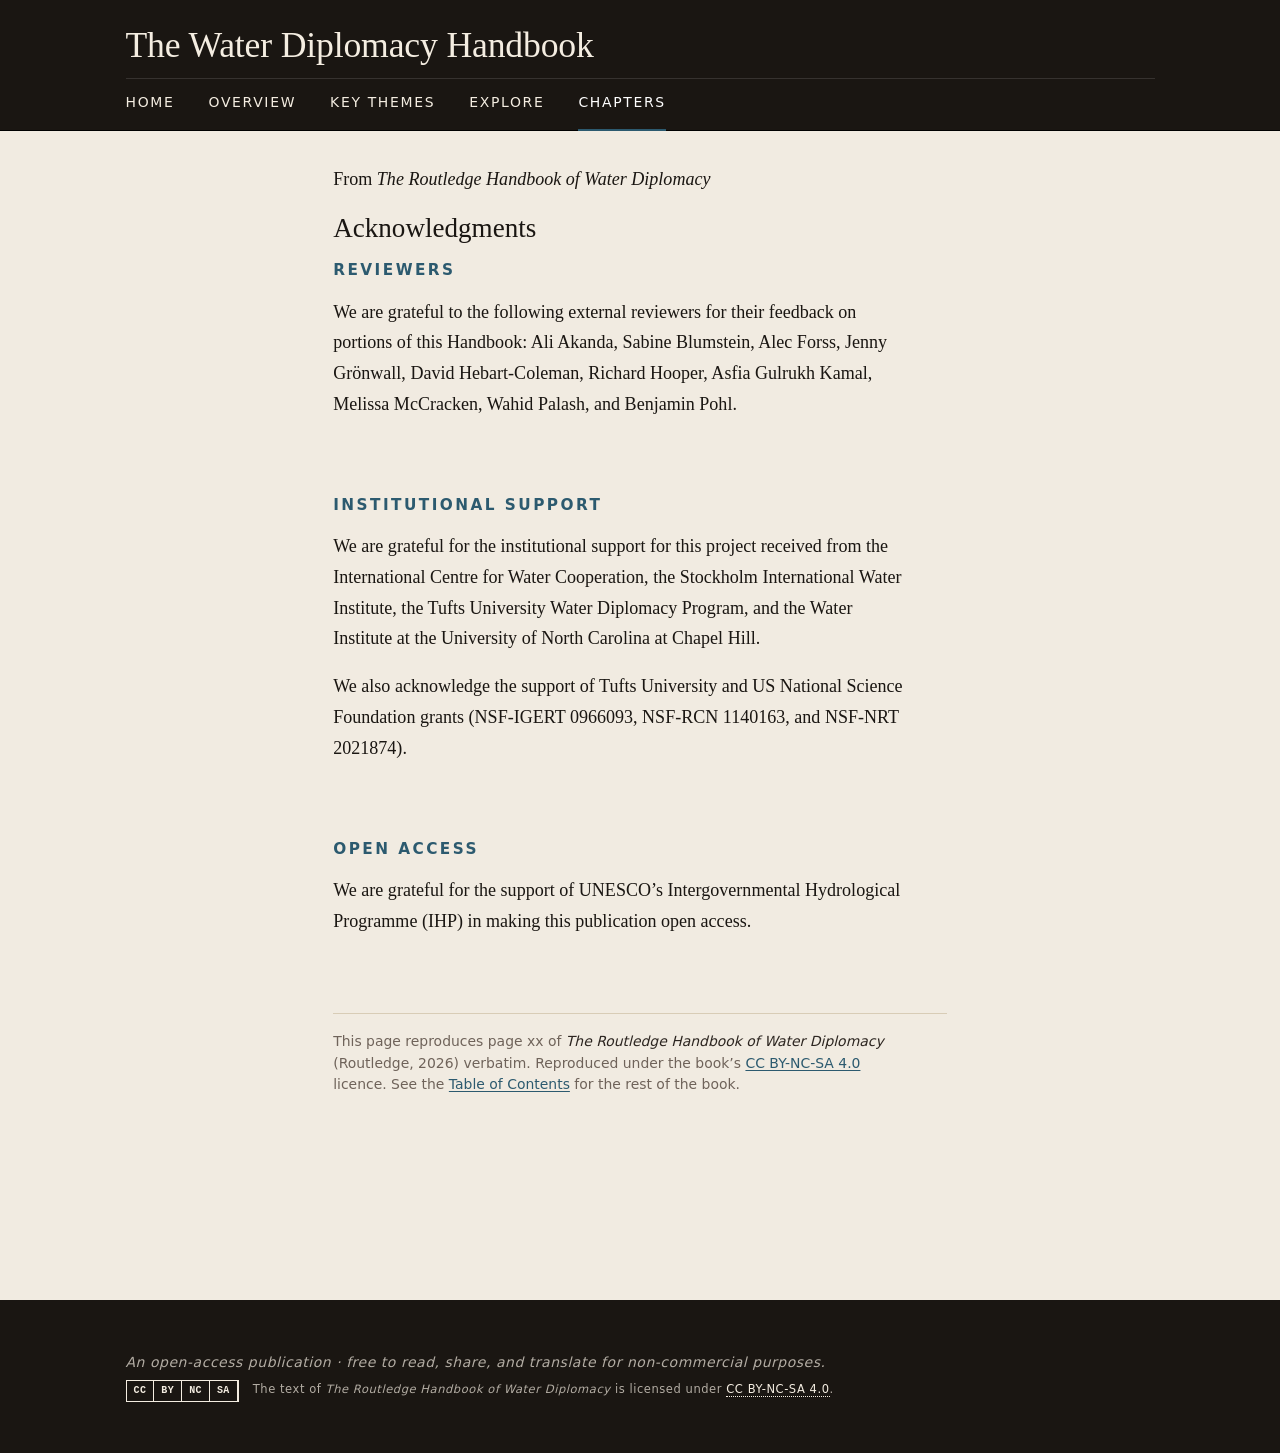
==== acknowledgments/index.html @ 6915f602 "Initial static site push" ====
<!doctype html>
<html lang="en">
<head>
	<meta charset="utf-8">
	<meta name="viewport" content="width=device-width, initial-scale=1">
	<title>Acknowledgments &ndash; The Water Diplomacy Handbook</title>
	<meta name="description" content="Acknowledgments page from The Routledge Handbook of Water Diplomacy: external reviewers, institutional support, and open-access support.">
	<link rel="canonical" href="https://waterdiplomacyhandbook.com/acknowledgments/">
	<link rel="icon" href="/favicon.ico" sizes="any">
	<link rel="icon" href="/favicon.svg" type="image/svg+xml">
	<script>document.documentElement.classList.add("js");</script>
	<link rel="stylesheet" href="../styles.css?v=20260523-pages">

	<meta property="og:type" content="article">
	<meta property="og:site_name" content="The Water Diplomacy Handbook">
	<meta property="og:title" content="Acknowledgments – The Water Diplomacy Handbook">
	<meta property="og:description" content="Acknowledgments page from The Routledge Handbook of Water Diplomacy.">
	<meta property="og:url" content="https://waterdiplomacyhandbook.com/acknowledgments/">
	<meta property="og:image" content="https://waterdiplomacyhandbook.com/assets/images/cover/cover-handbook.jpg">
	<meta property="og:image:alt" content="Routledge Handbook of Water Diplomacy book cover">
	<meta name="twitter:card" content="summary_large_image">
	<meta name="twitter:title" content="Acknowledgments – The Water Diplomacy Handbook">
	<meta name="twitter:description" content="Acknowledgments page from The Routledge Handbook of Water Diplomacy.">
	<meta name="twitter:image" content="https://waterdiplomacyhandbook.com/assets/images/cover/cover-handbook.jpg">
	<meta name="twitter:image:alt" content="Routledge Handbook of Water Diplomacy book cover">

	<script type="application/ld+json">
{
	"@context": "https://schema.org",
	"@type": "CreativeWork",
	"name": "Acknowledgments",
	"headline": "Acknowledgments to The Routledge Handbook of Water Diplomacy",
	"url": "https://waterdiplomacyhandbook.com/acknowledgments/",
	"inLanguage": "en",
	"isPartOf": {
		"@type": "Book",
		"name": "Routledge Handbook of Water Diplomacy",
		"url": "https://waterdiplomacyhandbook.com/chapters/",
		"identifier": {
			"@type": "PropertyValue",
			"propertyID": "DOI",
			"value": "10.4324/9781003178439"
		}
	},
	"license": "https://creativecommons.org/licenses/by-nc-sa/4.0/deed.en"
}
	</script>
</head>
<body>
	<a class="skip-link" href="#content">Skip to content</a>

	<header class="site-header">
		<div class="container">
			<p class="wordmark"><a href="../" rel="home">The Water Diplomacy Handbook</a></p>
		</div>
		<nav class="site-nav" aria-label="Primary">
			<div class="container">
				<button class="nav-toggle" type="button" aria-label="Menu" aria-expanded="false" aria-controls="nav-list">Menu</button>
				<ul class="nav-list" id="nav-list">
						<li><a href="../">Home</a></li>
						<li><a href="../brief-overview/">Overview</a></li>
						<li><a href="../key-themes/">Key Themes</a></li>
						<li><a href="../explore/">Explore</a></li>
						<li><a href="../chapters/" aria-current="page">Chapters</a></li>
					</ul>
			</div>
		</nav>
	</header>

	<main id="content">
		<div class="container">
			<article class="overview-prose">
				<p class="eyebrow">From <em>The Routledge Handbook of Water Diplomacy</em></p>
				<h1>Acknowledgments</h1>

				<section>
					<h2>Reviewers</h2>
					<p>We are grateful to the following external reviewers for their feedback on portions of this Handbook: Ali Akanda, Sabine Blumstein, Alec Forss, Jenny Gr&ouml;nwall, David Hebart-Coleman, Richard Hooper, Asfia Gulrukh Kamal, Melissa McCracken, Wahid Palash, and Benjamin Pohl.</p>
				</section>

				<section>
					<h2>Institutional Support</h2>
					<p>We are grateful for the institutional support for this project received from the International Centre for Water Cooperation, the Stockholm International Water Institute, the Tufts University Water Diplomacy Program, and the Water Institute at the University of North Carolina at Chapel Hill.</p>
					<p>We also acknowledge the support of Tufts University and US National Science Foundation grants (NSF-IGERT 0966093, NSF-RCN 1140163, and NSF-NRT 2021874).</p>
				</section>

				<section>
					<h2>Open Access</h2>
					<p>We are grateful for the support of UNESCO&rsquo;s Intergovernmental Hydrological Programme (IHP) in making this publication open access.</p>
				</section>

				<footer class="source-note">
					<p>This page reproduces page xx of <em>The Routledge Handbook of Water Diplomacy</em> (Routledge, 2026) verbatim. Reproduced under the book&rsquo;s <a href="https://creativecommons.org/licenses/by-nc-sa/4.0/deed.en" rel="license">CC&nbsp;BY-NC-SA&nbsp;4.0</a> licence. See the <a href="../chapters/">Table of Contents</a> for the rest of the book.</p>
				</footer>
			</article>
		</div>
	</main>

	<footer class="site-footer">
		<div class="container">
			<p class="oa">An open-access publication &middot; free to read, share, and translate for non-commercial purposes.</p>
			<p class="oa-meta">
				<a class="cc-badge" href="https://creativecommons.org/licenses/by-nc-sa/4.0/deed.en" rel="license">
					<span class="cc-mark" aria-hidden="true">CC</span>
					<span class="cc-mark" aria-hidden="true">BY</span>
					<span class="cc-mark" aria-hidden="true">NC</span>
					<span class="cc-mark" aria-hidden="true">SA</span>
					<span class="sr">Creative Commons Attribution-NonCommercial-ShareAlike 4.0 International</span>
				</a>
				<span class="oa-text">The text of <em>The Routledge Handbook of Water Diplomacy</em> is licensed under <a href="https://creativecommons.org/licenses/by-nc-sa/4.0/deed.en" rel="license">CC&nbsp;BY-NC-SA&nbsp;4.0</a>.</span>
			</p>
		</div>
	</footer>
	<script src="../nav.js" defer></script>
	<!-- Cloudflare Web Analytics --><script defer src="https://static.cloudflareinsights.com/beacon.min.js" data-cf-beacon='{"token":"01be9aa19bea4b0d8bfd4ba75baf1956"}'></script><!-- End Cloudflare Web Analytics -->
</body>
</html>
---- styles.css ----
/* ===========================================================
   waterdiplomacyhandbook.com — Direction A · "Imprint"
   Editorial / serif-led. Defers to the book cover.
   Pure CSS, system fonts only.
   =========================================================== */

:root {
	/* Palette pulled from the cover --------------------------- */
	--ink:       #1a1612;   /* warm black, the title-band black on the cover */
	--ink-soft:  #2c2520;
	--paper:     #f1ebe1;   /* warm cream page */
	--paper-up:  #fbf7f0;   /* slightly lighter surface */
	--rule:      #d8ccb6;   /* warm taupe hairline */
	--muted:     #6f635a;   /* warm gray for metadata */
	--accent:    #2c5a6f;   /* reservoir blue — pulled from the dam photograph on the cover */
	--accent-hi: #1f4253;   /* hover · deeper reservoir */
	--on-ink:    #f4ede1;   /* page-color on the ink band */

	/* Type --------------------------------------------------- */
	--serif: Georgia, "Iowan Old Style", "Palatino Linotype", Palatino, "Charter", "Source Serif Pro", "Times New Roman", serif;
	--sans:  ui-sans-serif, system-ui, -apple-system, "Segoe UI", "Helvetica Neue", Arial, sans-serif;
	--mono:  ui-monospace, "SF Mono", Menlo, Consolas, "Liberation Mono", monospace;

	/* Scale (1.25 minor third on a 18px base) ---------------- */
	--t-base: 1.0625rem;   /* 17px */
	--t-lg:   1.25rem;     /* 20px */
	--t-xl:   1.5rem;      /* 24px */
	--t-2xl:  2rem;        /* 32px */
	--t-3xl:  2.625rem;    /* 42px */
	--t-4xl:  clamp(2.25rem, 3.2vw + 1rem, 3.75rem);

	/* Spacing scale ----------------------------------------- */
	--s-1: .25rem;  --s-2: .5rem;  --s-3: .75rem;
	--s-4: 1rem;    --s-5: 1.5rem; --s-6: 2rem;
	--s-7: 3rem;    --s-8: 4.5rem; --s-9: 6rem;

	--measure: 64ch;
}

*, *::before, *::after { box-sizing: border-box; }

html { font-size: 17px; }
body {
	margin: 0;
	font-family: var(--serif);
	font-size: var(--t-base);
	line-height: 1.65;
	color: var(--ink);
	background: var(--paper);
	-webkit-font-smoothing: antialiased;
	text-rendering: optimizeLegibility;
}

img { max-width: 100%; height: auto; display: block; }

a {
	color: var(--accent);
	text-decoration-thickness: 1px;
	text-underline-offset: 2px;
}
a:hover, a:focus { color: var(--accent-hi); }

.skip-link {
	position: absolute; left: -9999px; top: 0;
}
.skip-link:focus {
	left: var(--s-4); top: var(--s-4);
	background: var(--ink); color: var(--on-ink);
	padding: var(--s-2) var(--s-4); z-index: 100;
}

.container {
	max-width: 1080px;
	margin: 0 auto;
	padding: 0 var(--s-5);
}

/* --- Site header: a black band that echoes the cover ----- */
.site-header {
	background: var(--ink);
	color: var(--on-ink);
	border-bottom: 1px solid #000;
}
.site-header .container {
	padding-top: var(--s-5);
	padding-bottom: var(--s-3);
}
.wordmark {
	margin: 0;
	font-family: var(--serif);
	font-weight: 400;
	font-size: clamp(1.5rem, 1.4vw + 1.1rem, 2.1rem);
	letter-spacing: -0.005em;
	line-height: 1.1;
}
.wordmark a { color: var(--on-ink); text-decoration: none; }
.wordmark a:hover { color: #fff; }

.site-nav { background: var(--ink); }
.site-nav .container { padding-top: 0; padding-bottom: 0; }
.site-nav ul {
	list-style: none;
	margin: 0; padding: 0;
	display: flex; flex-wrap: wrap;
	gap: var(--s-6);
	border-top: 1px solid rgba(255,255,255,.12);
}
.site-nav a {
	display: inline-block;
	padding: var(--s-3) 0 calc(var(--s-3) + 2px);
	color: var(--on-ink);
	font-family: var(--sans);
	font-size: .82rem;
	font-weight: 500;
	letter-spacing: .12em;
	text-transform: uppercase;
	text-decoration: none;
	border-bottom: 2px solid transparent;
	margin-bottom: -1px;
}
.site-nav a:hover, .site-nav a:focus { color: #fff; }
.site-nav a[aria-current="page"] {
	border-bottom-color: var(--accent);
	color: #fff;
}

/* Progressive-enhancement primary nav. Without JavaScript, the mobile nav
   stays visible; with JavaScript, the button exposes expanded/collapsed state. */
.nav-toggle { display: none; }

/* --- Main -------------------------------------------------- */
main { padding: var(--s-6) 0 var(--s-9); }

/* ────────────────────────────────────────────────────────────
   UNIFIED PAGE HEADER
   Used on every interior page (Brief Overview, Key Themes,
   Explore, Foreword, Contributors, Detailed Overview, Chapters).
   Structure:   eyebrow → title → deck → 1px rule
   The block lives INSIDE each wrapper (.brief-section,
   .themes-prose, .overview-prose, .explore-prose, .foreword-prose,
   .chapters-page) so it inherits the wrapper's column width.
   ──────────────────────────────────────────────────────────── */
.page-head {
	margin: 0 0 var(--s-7);
	padding-bottom: var(--s-5);
	border-bottom: 1px solid var(--rule);
}
.page-eyebrow {
	font-family: var(--sans);
	font-size: .78rem;
	font-weight: 500;
	text-transform: uppercase;
	letter-spacing: .14em;
	color: var(--muted);
	margin: 0 0 var(--s-4);
	max-width: none;
	display: flex;
	flex-wrap: wrap;
	align-items: baseline;
	column-gap: .9rem;
	row-gap: .2rem;
}
.page-eyebrow em { font-style: italic; color: var(--ink-soft); }
.page-eyebrow .sep {
	color: var(--rule);
	font-weight: 400;
}
.page-eyebrow a {
	color: var(--accent);
	text-decoration: none;
	border-bottom: 1px solid currentColor;
	padding-bottom: 1px;
}
.page-title {
	font-family: var(--serif);
	font-weight: 400;
	font-style: italic;
	font-size: var(--t-3xl);
	letter-spacing: -0.015em;
	line-height: 1.05;
	color: var(--ink);
	margin: 0;
	max-width: 22ch;
	text-wrap: balance;
}
.page-deck {
	font-family: var(--serif);
	font-style: italic;
	font-size: clamp(1.1rem, 1.1vw + .7rem, 1.35rem);
	line-height: 1.35;
	color: var(--ink-soft);
	margin: var(--s-3) 0 0;
	max-width: 50ch;
	text-wrap: balance;
}
.page-deck em { font-style: normal; }   /* nested <em> reads as upright inside italic deck */
.page-deck a {
	color: var(--accent);
	text-decoration: none;
	border-bottom: 1px solid currentColor;
}
.page-deck.page-deck-nav {
	margin-top: var(--s-4);
	font-size: clamp(1rem, .7vw + .75rem, 1.15rem);
	max-width: 58ch;
}
@media (max-width: 640px) {
	.page-title { max-width: none; }
}

/* Longer lede-style decks (e.g. Brief Overview opening) need more measure */
.page-deck.brief-deck {
	max-width: 72ch;
	font-size: clamp(1.05rem, .6vw + .85rem, 1.2rem);
	line-height: 1.45;
}

/* Page citation — the chapters page replaces the deck with a small
   structured bibliographic record (handbook title · imprint · ISBNs).
   Mono numerals echo the .chapters-meta and footer typography. */
.page-citation {
	margin: var(--s-4) 0 0;
	display: grid;
	gap: var(--s-2);
	max-width: 56ch;
}
.page-citation .cite-book {
	font-family: var(--serif);
	font-style: italic;
	font-size: 1.05rem;
	line-height: 1.3;
	margin: 0;
	max-width: none;
	color: var(--ink);
}
.page-citation .cite-book cite { font-style: italic; }
.page-citation .cite-imprint {
	font-family: var(--sans);
	font-size: .82rem;
	line-height: 1.45;
	letter-spacing: .01em;
	color: var(--muted);
	margin: 0;
	max-width: none;
}
.page-citation .cite-isbns {
	margin: var(--s-3) 0 0;
	display: grid;
	grid-template-columns: repeat(2, minmax(0, max-content));
	gap: var(--s-1) var(--s-6);
	font-family: var(--mono);
	font-size: 11.5px;
	line-height: 1.55;
}
.page-citation .cite-isbns > div { display: contents; }
.page-citation .cite-isbns dt {
	color: var(--muted);
	letter-spacing: .04em;
	margin: 0;
	white-space: nowrap;
}
.page-citation .cite-isbns dd {
	color: var(--ink);
	margin: 0;
	white-space: nowrap;
}
.page-citation .cite-isbns dd a {
	color: var(--ink);
	text-decoration: none;
	border-bottom: 1px solid var(--rule);
}
.page-citation .cite-isbns dd a:hover { color: var(--accent); border-bottom-color: currentColor; }
@media (max-width: 520px) {
	.page-citation .cite-isbns {
		grid-template-columns: max-content 1fr;
		gap: var(--s-1) var(--s-4);
	}
}

h1, h2, h3, h4, h5, h6 {
	font-family: var(--serif);
	font-weight: 400;
	color: var(--ink);
	line-height: 1.2;
	margin: 0 0 var(--s-4);
}
h2 { font-size: var(--t-2xl); letter-spacing: -0.01em; }
h3 { font-size: var(--t-lg); letter-spacing: -0.005em; }

p { margin: 0 0 var(--s-4); max-width: var(--measure); }

/* --- Home: hero --------------------------------------------- */
.lead-heading {
	font-size: clamp(1.9rem, 2.2vw + .9rem, 2.75rem);
	line-height: 1.08;
	letter-spacing: -0.018em;
	margin: 0 0 var(--s-6);
	max-width: 24ch;
	font-style: italic;
	font-weight: 400;
}
.lead-heading::after { content: none; }

.home-grid {
	display: grid;
	grid-template-columns: 1fr;
	gap: var(--s-7);
	background: transparent;
	padding: 0;
	border-radius: 0;
	align-items: start;
}
@media (min-width: 820px) {
	.home-grid { grid-template-columns: minmax(280px, 380px) 1fr; gap: var(--s-8); }
}
.home-grid figure { margin: 0; }
.home-grid figure picture,
.home-grid figure img {
	aspect-ratio: 1800 / 2562;
}
.home-grid figure picture {
	display: block;
}
.home-grid figure img {
	width: 100%;
	height: auto;
	box-shadow:
		0 1px 0 rgba(0,0,0,.08),
		0 30px 60px -20px rgba(26,22,18,.35);
}
.home-grid h2 {
	font-size: var(--t-xl);
	font-weight: 600;
	letter-spacing: 0;
	margin-bottom: var(--s-3);
}
.home-grid h2 + p { font-size: var(--t-lg); line-height: 1.45; }

/* Primary CTA — the loudest move on the page */
.home-grid h2 + p a {
	display: inline-block;
	background: var(--accent);
	color: var(--on-ink);
	text-decoration: none;
	padding: .85rem 1.5rem;
	font-family: var(--sans);
	font-size: .95rem;
	font-weight: 600;
	letter-spacing: .02em;
	border: 1px solid var(--accent);
}
.home-grid h2 + p a:hover {
	background: var(--accent-hi);
	border-color: var(--accent-hi);
	color: #fff;
}

.home-grid h3 {
	font-family: var(--sans);
	font-size: .78rem;
	text-transform: uppercase;
	letter-spacing: .14em;
	color: var(--muted);
	font-weight: 600;
	margin: var(--s-7) 0 var(--s-4);
	padding-bottom: var(--s-3);
	border-bottom: 1px solid var(--rule);
}
.home-grid ul {
	list-style: none;
	padding: 0; margin: 0;
}
.home-grid li {
	padding: var(--s-3) 0;
	border-bottom: 1px solid var(--rule);
	max-width: 56ch;
}
.home-grid li:last-child { border-bottom: none; }

/* --- Brief Overview ---------------------------------------- */
.access-cta {
	font-family: var(--sans);
	font-size: .82rem;
	letter-spacing: .12em;
	text-transform: uppercase;
	color: var(--muted);
	border-top: 1px solid var(--rule);
	border-bottom: 1px solid var(--rule);
	padding: var(--s-3) 0;
	margin: 0 0 var(--s-7);
	text-align: left;
}
.access-cta a {
	color: var(--accent);
	text-decoration: none;
	border-bottom: 1px solid currentColor;
	padding-bottom: 1px;
	font-style: normal;
}

.brief-section {
	background: transparent;
	padding: 0;
	border-radius: 0;
}
.brief-section h2 {
	font-family: var(--serif);
	font-size: var(--t-lg);
	font-weight: 600;
	color: var(--ink);
	margin-top: 0;
}

/* When the very first content block after the page-head is a .cols row,
   suppress its border-top — the page-head's bottom border is enough. */
.page-head + .cols-5-7 {
	border-top: none;
	padding-top: 0;
}

.cols {
	display: grid;
	grid-template-columns: 1fr;
	gap: var(--s-6);
	margin-bottom: var(--s-7);
}
@media (min-width: 760px) {
	.cols-5-7 {
		grid-template-columns: 1fr 1fr;
		gap: var(--s-8);
		padding-top: var(--s-5);
		border-top: 1px solid var(--rule);
	}
	.cols-4 { grid-template-columns: repeat(4, 1fr); gap: var(--s-5); }
}

/* Editors strip — quiet, "about the editors" tone */
.brief-section > h3 {
	font-family: var(--sans);
	font-size: .78rem;
	text-transform: uppercase;
	letter-spacing: .14em;
	color: var(--muted);
	font-weight: 600;
	margin-top: var(--s-8);
	padding-bottom: var(--s-3);
	border-bottom: 1px solid var(--rule);
}
.editor-card {
	font-size: .94rem;
	line-height: 1.5;
}
.editor-card p { margin: var(--s-1) 0; max-width: none; }
.editor-card .editor-name {
	font-family: var(--serif);
	font-size: 1.05rem;
	font-weight: 600;
	color: var(--ink);
	margin-bottom: var(--s-2);
	font-style: italic;
}

/* --- Key Themes long-form -------------------------------- */
.themes-prose {
	background: transparent;
	padding: 0;
	border-radius: 0;
	max-width: none;
	margin: 0;
}
.themes-prose .page-head {
	border-bottom: none;
	padding-bottom: 0;
	margin-bottom: var(--s-6);
}
.themes-prose .page-title + .page-deck {
	margin-top: var(--s-4);
}
.themes-prose .themes-intro {
	font-size: 1.2rem;
	line-height: 1.65;
	color: var(--ink-soft);
	margin: 0 0 var(--s-6);
	max-width: 66ch;
}

.themes-prose .theme-map,
.themes-prose .theme-section,
.themes-prose .theme-next {
	max-width: 760px;
}

.themes-prose .theme-map ol {
	list-style: none;
	padding: 0;
	margin: 0 0 var(--s-8);
	counter-reset: theme;
	display: grid;
	gap: 0;
	border-top: 1px solid var(--rule);
}
.themes-prose .theme-map li {
	counter-increment: theme;
	margin: 0;
	border-bottom: 1px solid var(--rule);
	line-height: 1.4;
	display: grid;
	grid-template-columns: 3rem minmax(0, 1fr);
	align-items: baseline;
	column-gap: 0;
	padding: var(--s-4) 0;
}
.themes-prose .theme-map li > a {
	grid-column: 2;
	grid-row: 1;
	font-family: var(--serif);
	font-size: var(--t-lg);
	font-style: italic;
	color: var(--ink);
	text-decoration: none;
}
.themes-prose .theme-map li > a:hover,
.themes-prose .theme-map li > a:focus-visible {
	color: var(--accent);
	text-decoration: underline;
	text-decoration-thickness: 1px;
	text-underline-offset: .16em;
}
.themes-prose .theme-map li::before {
	content: counter(theme, decimal-leading-zero);
	grid-column: 1;
	grid-row: 1 / span 2;
	font-family: var(--sans);
	font-style: normal;
	font-size: .8rem;
	letter-spacing: .12em;
	color: var(--muted);
	font-weight: 600;
}
.themes-prose .theme-map .theme-desc {
	grid-column: 2 / -1;
	grid-row: 2;
	display: block;
	min-width: 0;
	margin-top: var(--s-1);
	font-family: var(--sans);
	font-style: normal;
	font-size: .9rem;
	line-height: 1.45;
	color: var(--ink-soft);
	text-decoration: none;
}

.themes-prose p {
	font-size: 1.125rem;
	line-height: 1.7;
	margin: 0 0 var(--s-5);
	max-width: 68ch;
}
.themes-prose ul {
	max-width: 68ch;
	padding-left: 1.2rem;
	margin: 0 0 var(--s-6);
}
.themes-prose li { margin-bottom: var(--s-4); line-height: 1.6; }

.themes-prose .theme-section {
	padding-top: var(--s-7);
	margin-top: var(--s-7);
	border-top: 1px solid var(--rule);
	scroll-margin-top: var(--s-7);
}
.themes-prose .theme-number {
	font-family: var(--sans);
	font-size: .76rem;
	text-transform: uppercase;
	letter-spacing: .16em;
	font-weight: 700;
	color: var(--accent);
	margin-bottom: var(--s-2);
}
.themes-prose .theme-section h2 {
	font-family: var(--serif);
	font-size: clamp(1.75rem, 2.8vw, 2.35rem);
	font-style: italic;
	font-weight: 500;
	line-height: 1.12;
	margin: 0 0 var(--s-4);
	max-width: 12em;
}
.themes-prose .theme-section > :last-child { margin-bottom: 0; }

	.themes-prose em { font-style: italic; color: var(--ink-soft); }
	.themes-prose .theme-next {
		margin: var(--s-8) 0 0;
		padding: var(--s-5) 0;
		border-top: 1px solid var(--ink);
		border-bottom: 1px solid var(--rule);
	}
	.themes-prose .theme-next p {
		font-family: var(--serif);
		font-style: italic;
		font-size: clamp(1.18rem, 1vw + .85rem, 1.45rem);
		line-height: 1.32;
		color: var(--ink-soft);
		margin: 0;
		max-width: 46ch;
	}
	.themes-prose .theme-next a {
		color: var(--accent);
		text-decoration: none;
		border-bottom: 1px solid rgba(44, 90, 111, .35);
	}
	.themes-prose .theme-next a:hover,
	.themes-prose .theme-next a:focus {
		border-bottom-color: currentColor;
	}

	/* --- Explore (Ch03 topical + role-based reading paths) --- */
	.explore-prose {
	max-width: none;
	margin: 0 auto;
}
.explore-prose .lede {
	font-size: 1.125rem;
	line-height: 1.7;
	color: var(--ink-soft);
	max-width: 68ch;
	margin: 0 0 var(--s-5);
}
.explore-prose .lede strong { color: var(--ink); }
.explore-prose .explore-jump {
	font-family: var(--sans);
	font-size: .82rem;
	line-height: 1.7;
	color: var(--muted);
	padding: var(--s-4) 0;
	margin: 0 0 var(--s-7);
	border-top: 1px solid var(--rule);
	border-bottom: 1px solid var(--rule);
}
.explore-prose .explore-jump p { margin: 0; }
.explore-prose .explore-jump strong {
	color: var(--ink);
	text-transform: uppercase;
	letter-spacing: .08em;
	font-size: .78rem;
}
.explore-prose .explore-jump a {
	color: var(--accent);
	text-decoration: none;
	border-bottom: 1px solid transparent;
}
.explore-prose .explore-jump a:hover,
.explore-prose .explore-jump a:focus { border-bottom-color: currentColor; }

.explore-prose h2 {
	font-size: var(--t-xl);
	font-style: italic;
	letter-spacing: -0.01em;
	margin: var(--s-9) 0 var(--s-4);
	padding-top: var(--s-5);
	border-top: 1px solid var(--rule);
}
.explore-prose h3 {
	font-family: var(--sans);
	font-size: .9rem;
	text-transform: uppercase;
	letter-spacing: .16em;
	font-weight: 700;
	color: var(--accent);
	margin: var(--s-7) 0 var(--s-3);
}
.explore-prose .pathway > p {
	font-size: 1.0625rem;
	line-height: 1.7;
	max-width: 68ch;
	margin: 0 0 var(--s-5);
}

/* Keep prose sections below the diptych at a comfortable reading width */
.explore-prose .pathway { max-width: 760px; margin-left: auto; margin-right: auto; }
.explore-prose .page-head { max-width: none; margin-left: 0; margin-right: 0; }
.explore-prose .page-head {
	border-bottom: none;
	padding-bottom: 0;
}

/* ────────────────────────────────────────────────────────────
   EXPLORE DIPTYCH (V5)
   Two pathways side-by-side under the page-head: by role
   (4 communities) and by topic (10 factors). Subgrid keeps
   the title-block / frame / list edges aligned across the
   divider regardless of how lines wrap.
   ──────────────────────────────────────────────────────────── */
.explore-prose .pathway-diptych {
	display: grid;
	grid-template-columns: 1fr 1fr;
	grid-template-rows: auto auto auto auto 1fr;
	border-top: 2px solid var(--ink);
	margin: var(--s-6) 0 var(--s-9);
}
.explore-prose .pathway-diptych + .pathway h2 {
	border-top: none;
	padding-top: 0;
}
.explore-prose .pathway-pane {
	display: grid;
	grid-template-rows: subgrid;
	grid-row: span 5;
	padding: var(--s-7) clamp(20px, 3vw, 40px);
	border-bottom: 1px solid var(--rule);
	min-width: 0;
}
.explore-prose .pathway-pane.role { border-right: 1px solid var(--rule); }

.explore-prose .path-num {
	font-family: var(--mono);
	font-size: 12px;
	letter-spacing: .14em;
	color: var(--accent);
	margin: 0 0 var(--s-3);
	text-transform: uppercase;
}
.explore-prose .path-eyebrow {
	font-family: var(--sans);
	font-size: .76rem;
	text-transform: uppercase;
	letter-spacing: .14em;
	color: var(--muted);
	margin: 0 0 8px;
}
.explore-prose .path-title {
	font-family: var(--serif);
	font-style: italic;
	font-size: clamp(1.6rem, 2.2vw + .6rem, 2.4rem);
	line-height: 1.05;
	letter-spacing: -0.012em;
	margin: 0 0 var(--s-3);
	color: var(--ink);
	text-wrap: balance;
	max-width: none;
}
.explore-prose .path-title a {
	color: inherit;
	text-decoration: none;
	border-bottom: 1px solid transparent;
	transition: border-color .1s ease, color .1s ease;
}
.explore-prose .path-title a:hover,
.explore-prose .path-title a:focus {
	color: var(--accent);
	border-bottom-color: currentColor;
}
.explore-prose .path-frame {
	font-family: var(--serif);
	font-size: 1rem;
	line-height: 1.55;
	color: var(--ink-soft);
	margin: 0 0 var(--s-5);
	max-width: 38ch;
}
.explore-prose .path-frame em { font-style: italic; color: var(--ink); }

/* Role list — 4 equal rows, label + chapter count, italic descriptor below */
.explore-prose .role-list {
	list-style: none; padding: 0; margin: 0;
	display: grid;
	grid-template-rows: repeat(4, 1fr);
	border-top: 1px solid var(--rule);
	align-self: stretch; height: 100%;
}
.explore-prose .role-list li { border-bottom: 1px solid var(--rule); }
.explore-prose .role-list a {
	display: grid;
	grid-template-columns: 1fr auto;
	gap: 4px 12px;
	align-items: baseline;
	align-content: center;
	padding: 14px 0;
	text-decoration: none;
	color: var(--ink);
	height: 100%;
}
.explore-prose .role-list a:hover { color: var(--accent); }
.explore-prose .role-list a:hover .desc { color: var(--accent); opacity: .8; }
.explore-prose .role-list .label {
	font-family: var(--serif);
	font-size: 1.125rem;
	line-height: 1.3;
	grid-row: 1; grid-column: 1;
}
.explore-prose .role-list .desc {
	font-family: var(--serif); font-style: italic;
	font-size: .9rem; line-height: 1.35; color: var(--muted);
	grid-row: 2; grid-column: 1;
	margin-top: 2px;
}
.explore-prose .role-list .meta {
	font-family: var(--mono); font-size: 10.5px;
	color: var(--muted);
	letter-spacing: .02em;
	white-space: nowrap;
	grid-row: 1; grid-column: 2;
}

/* Topic grid — 2 columns × 5 rows, italic serif labels, chapter count */
.explore-prose .topic-grid {
	display: grid;
	grid-template-columns: repeat(2, 1fr);
	grid-template-rows: repeat(5, 1fr);
	gap: 0;
	border-top: 1px solid var(--rule);
	list-style: none; padding: 0; margin: 0;
	align-self: stretch; height: 100%;
}
.explore-prose .topic-grid li {
	border-bottom: 1px solid var(--rule);
	min-width: 0;
}
.explore-prose .topic-grid li:nth-child(odd) { border-right: 1px solid var(--rule); }
.explore-prose .topic-grid a {
	display: grid;
	grid-template-columns: 1fr auto;
	gap: 12px;
	align-items: center;
	padding: 20px 16px 20px 0;
	text-decoration: none;
	color: var(--ink);
	height: 100%;
}
.explore-prose .topic-grid li:nth-child(even) a { padding-left: 20px; }
.explore-prose .topic-grid a:hover { color: var(--accent); }
.explore-prose .topic-grid .label {
	font-family: var(--serif);
	font-style: italic;
	font-size: 1.15rem;
	line-height: 1.2;
	letter-spacing: -0.005em;
}
.explore-prose .topic-grid .meta {
	font-family: var(--mono);
	font-size: 10.5px;
	color: var(--muted);
	letter-spacing: .02em;
	white-space: nowrap;
}

/* Mobile: stack panes */
@media (max-width: 720px) {
	.explore-prose .pathway-diptych {
		grid-template-columns: 1fr;
		grid-template-rows: none;
	}
	.explore-prose .pathway-pane {
		display: block;
		grid-row: auto;
		border-right: none;
	}
	.explore-prose .pathway-pane.role { border-right: none; }
	.explore-prose .role-list,
	.explore-prose .topic-grid {
		grid-template-rows: none;
		height: auto;
	}
	.explore-prose .role-list a,
	.explore-prose .topic-grid a {
		height: auto;
	}
	.explore-prose .topic-grid a {
		grid-template-columns: 1fr;
		gap: 6px;
		align-items: start;
	}
	.explore-prose .topic-grid .meta {
		justify-self: start;
	}
}
@media (max-width: 400px) {
	.explore-prose .role-list a {
		grid-template-columns: 1fr;
		gap: 3px;
	}
	.explore-prose .role-list .label,
	.explore-prose .role-list .desc,
	.explore-prose .role-list .meta {
		grid-column: 1;
	}
	.explore-prose .role-list .meta {
		grid-row: 2;
		justify-self: start;
	}
	.explore-prose .role-list .desc {
		grid-row: 3;
	}
	.explore-prose .topic-grid {
		grid-template-columns: 1fr;
	}
	.explore-prose .topic-grid li:nth-child(odd) {
		border-right: none;
	}
	.explore-prose .topic-grid li:nth-child(even) a {
		padding-left: 0;
	}
}

/* By-role: community grid */
.community-grid {
	display: grid;
	grid-template-columns: repeat(2, 1fr);
	gap: var(--s-5) var(--s-6);
	margin: 0 0 var(--s-7);
}
.community-grid > div h4 {
	font-family: var(--sans);
	font-size: .76rem;
	text-transform: uppercase;
	letter-spacing: .12em;
	font-weight: 700;
	color: var(--ink);
	margin: 0 0 var(--s-2);
}
.community-grid > div > p {
	font-size: .98rem;
	line-height: 1.55;
	color: var(--ink-soft);
	margin: 0 0 var(--s-3);
}
.community-grid > div ul {
	list-style: none;
	padding: 0;
	margin: 0;
}
.community-grid > div li {
	padding: var(--s-2) 0;
	border-top: 1px solid var(--rule);
	font-size: .95rem;
	line-height: 1.5;
}
.community-grid > div li:last-child { border-bottom: 1px solid var(--rule); }
.community-grid a {
	color: var(--ink);
	text-decoration: none;
	border-bottom: 1px solid transparent;
}
.community-grid a:hover,
.community-grid a:focus {
	color: var(--accent);
	border-bottom-color: currentColor;
}

/* By-topic: factor chapter list with annotations */
.factor-chapters {
	list-style: none;
	padding: 0;
	margin: 0 0 var(--s-6);
	max-width: 68ch;
	border-top: 1px solid var(--rule);
}
.factor-chapters li {
	padding: var(--s-3) 0;
	border-bottom: 1px solid var(--rule);
	font-size: .98rem;
	line-height: 1.55;
}
.factor-chapters a {
	color: var(--ink);
	text-decoration: none;
	border-bottom: 1px solid transparent;
}
.factor-chapters a:hover,
.factor-chapters a:focus {
	color: var(--accent);
	border-bottom-color: currentColor;
}
.factor-chapters .annotation {
	color: var(--muted);
	font-size: .92rem;
}

/* Mobile reflow for community grids */
@media (max-width: 640px) {
	.community-grid { grid-template-columns: 1fr; gap: var(--s-5); }
}

/* ────────────────────────────────────────────────────────────
   COMMUNITY COMPASS (within + across)
   2×2 compass on desktop: Within at top-left with accent wash,
   three With-X cards in the other quadrants, community name
   centered. On mobile, stacks linearly with Within first; the
   spatial arrows and the center label hide because they only
   carry meaning spatially.
   ──────────────────────────────────────────────────────────── */
.explore-prose .compass {
	display: grid;
	grid-template-columns: 1fr 1fr;
	gap: 0;
	border-top: 2px solid var(--ink);
	position: relative;
	margin: var(--s-4) 0 var(--s-7);
}
.explore-prose .compass .quad {
	padding: var(--s-5) clamp(16px, 3vw, 32px);
	border-bottom: 1px solid var(--rule);
	min-width: 0;
}
.explore-prose .compass .quad.q-tl { border-right: 1px solid var(--rule); }
.explore-prose .compass .quad.q-bl { border-right: 1px solid var(--rule); border-bottom: none; }
.explore-prose .compass .quad.q-br { border-bottom: none; }
.explore-prose .compass .quad.within {
	background: linear-gradient(135deg, rgba(44,90,111,.05) 0%, transparent 60%);
}
.explore-prose .compass .relation {
	font-family: var(--sans);
	font-size: .72rem;
	letter-spacing: .14em;
	text-transform: uppercase;
	color: var(--accent);
	font-weight: 600;
	margin: 0 0 6px;
	display: flex; gap: 8px; align-items: baseline;
}
.explore-prose .compass .relation .arrow {
	font-family: var(--mono);
	font-weight: 400;
	color: var(--muted);
	letter-spacing: 0;
}
.explore-prose .compass .relation em {
	display: block;
	font-family: var(--serif); font-style: italic;
	font-size: 1.0625rem;
	color: var(--ink);
	text-transform: none; font-weight: 400;
	letter-spacing: -0.005em;
	max-width: 17ch;
}
.explore-prose .compass .quad > p {
	font-family: var(--serif);
	font-size: .95rem; line-height: 1.5;
	color: var(--ink-soft);
	margin: 0 0 var(--s-3);
	max-width: 36ch;
}
.explore-prose .compass .quad ul { list-style: none; padding: 0; margin: 0; }
.explore-prose .compass .quad li {
	padding: 4px 0;
	display: grid;
	grid-template-columns: 2.8rem 1fr;
	gap: 8px; align-items: baseline;
	font-size: .92rem;
}
.explore-prose .compass .quad .ch-num {
	font-family: var(--mono); font-size: 10.5px;
	color: var(--muted); letter-spacing: .04em;
}
.explore-prose .compass .quad .ch-title { font-family: var(--serif); font-style: italic; }
.explore-prose .compass .quad a {
	color: var(--ink); text-decoration: none;
	border-bottom: 1px solid transparent;
}
.explore-prose .compass .quad a:hover { color: var(--accent); border-bottom-color: currentColor; }
.explore-prose .compass .center-tag {
	position: absolute;
	top: 50%; left: 50%;
	transform: translate(-50%, -50%);
	background: var(--paper);
	border: 1px solid var(--ink);
	padding: 6px 12px;
	font-family: var(--serif);
	font-style: italic;
	font-size: 1rem;
	letter-spacing: 0;
	color: var(--ink);
	pointer-events: none;
	white-space: nowrap;
}
.explore-prose .compass .center-tag strong {
	font-family: var(--serif); font-style: italic;
	text-transform: none; letter-spacing: 0;
	font-weight: 400;
}

/* Mobile: stack linearly, Within first */
@media (max-width: 720px) {
	.explore-prose .compass {
		grid-template-columns: 1fr;
		display: flex;
		flex-direction: column;
	}
	.explore-prose .compass .quad {
		border-right: none !important;
		border-bottom: 1px solid var(--rule);
		padding: var(--s-5) 0;
	}
	.explore-prose .compass .quad.q-br { border-bottom: 1px solid var(--rule); }
	.explore-prose .compass .quad.within {
		background: none;
		border-top: 0;
		padding-top: 0;
	}
	.explore-prose .compass .relation .arrow { display: none; }
	.explore-prose .compass .center-tag { display: none; }
	.explore-prose .compass .quad.within { order: 1; }
	.explore-prose .compass .quad.q-tr   { order: 2; }
	.explore-prose .compass .quad.q-bl   { order: 3; }
	.explore-prose .compass .quad.q-br   { order: 4; }
}

/* --- Foreword (verbatim reproduction of Eliasson's piece) -- */
.foreword-prose {
	max-width: 64ch;
	margin: 0 auto;
}
.foreword-prose > p {
	font-size: 1.125rem;
	line-height: 1.7;
	margin: 0 0 var(--s-5);
}
.foreword-prose .signoff {
	font-family: var(--sans);
	font-size: .9rem;
	line-height: 1.55;
	margin: var(--s-7) 0 var(--s-5);
	color: var(--ink);
}
.foreword-prose .signoff-name {
	font-weight: 700;
	letter-spacing: .04em;
}
.foreword-prose .signoff-role {
	color: var(--muted);
	font-style: italic;
}
.foreword-prose .source-note {
	font-family: var(--sans);
	font-size: .82rem;
	line-height: 1.55;
	color: var(--muted);
	margin: var(--s-7) 0 0;
	padding-top: var(--s-4);
	border-top: 1px solid var(--rule);
}
.foreword-prose .source-note p { margin: 0; }
.foreword-prose .source-note em { font-style: italic; color: var(--ink-soft); }

/* --- Detailed Overview (longer-form intro) ---------------- */
.overview-prose {
	max-width: 68ch;
	margin: 0 auto;
}
.overview-prose .overview-back {
	font-family: var(--sans);
	font-size: .82rem;
	letter-spacing: .08em;
	text-transform: uppercase;
	color: var(--muted);
	margin: calc(-1 * var(--s-5)) 0 var(--s-7);
	max-width: none;
}
.overview-prose .overview-back a {
	color: var(--accent);
	text-decoration: none;
	border-bottom: 1px solid currentColor;
}
.overview-prose > section {
	margin: 0 0 var(--s-8);
}
.overview-prose > section h2 {
	font-family: var(--sans);
	font-size: .9rem;
	text-transform: uppercase;
	letter-spacing: .16em;
	font-weight: 700;
	color: var(--accent);
	margin: 0 0 var(--s-4);
}
.overview-prose > section p {
	font-size: 1.0625rem;
	line-height: 1.7;
	margin: 0 0 var(--s-4);
}
.overview-prose > section p em { font-style: italic; color: var(--ink-soft); }
.overview-prose .source-note {
	font-family: var(--sans);
	font-size: .82rem;
	line-height: 1.55;
	color: var(--muted);
	margin: var(--s-7) 0 0;
	padding-top: var(--s-4);
	border-top: 1px solid var(--rule);
}
.overview-prose .source-note p { margin: 0; }
.overview-prose .source-note em { font-style: italic; color: var(--ink-soft); }

/* Inline "at time of press" disclaimer above a long list */
.overview-prose .note {
	font-family: var(--sans);
	font-size: .9rem;
	line-height: 1.55;
	color: var(--muted);
	background: var(--paper-up, #fbf7f0);
	border-left: 3px solid var(--rule);
	padding: var(--s-3) var(--s-4);
	margin: 0 0 var(--s-7);
}
.overview-prose .note strong { color: var(--ink); font-weight: 700; }

/* Long alphabetical lists with bolded names + flowing bios */
.contributors-list p {
	font-size: 1.0625rem;
	line-height: 1.6;
	margin: 0 0 var(--s-4);
}
.contributors-list p strong {
	font-weight: 700;
	color: var(--ink);
}

/* --- Footer ----------------------------------------------- */
.site-footer {
	background: var(--ink);
	color: var(--on-ink);
	padding: var(--s-7) 0;
	margin-top: var(--s-9);
	font-family: var(--sans);
	font-size: .82rem;
	letter-spacing: .04em;
	text-align: left;
}
.site-footer p { margin: 0; max-width: none; color: rgba(244,237,225,.7); }
.site-footer a { color: var(--on-ink); }

/* --- Mobile tweaks --------------------------------------- */
@media (max-width: 640px) {
	html { font-size: 16px; }
	main { padding: var(--s-6) 0 var(--s-7); }
	.lead-heading { font-size: 2rem; max-width: none; }
	.themes-prose p { font-size: 1.05rem; }
	.themes-prose .theme-map li { grid-template-columns: 2.25rem minmax(0, 1fr); }
	.chapters-jump { padding: var(--s-4) var(--s-4); }

	/* Collapse the primary nav into a "Menu" disclosure on narrow screens. */
	.js .nav-toggle {
		display: block;
		cursor: pointer;
		padding: var(--s-3) 0;
		background: transparent;
		color: var(--on-ink);
		font-family: var(--sans);
		font-size: .82rem;
		font-weight: 500;
		letter-spacing: .12em;
		text-transform: uppercase;
		user-select: none;
		border-top: 1px solid rgba(255,255,255,.12);
		border-right: 0;
		border-bottom: 0;
		border-left: 0;
	}
	.js .nav-toggle::after {
		content: " \25BE";           /* small downward triangle */
		display: inline-block;
		margin-left: .3em;
		transition: transform .15s ease;
	}
	.nav-toggle[aria-expanded="true"]::after { transform: rotate(180deg); }
	.nav-toggle:focus-visible {
		outline: 2px solid var(--on-ink);
		outline-offset: 2px;
	}
	.js .nav-toggle[aria-expanded="false"] + .nav-list { display: none; }
	.nav-toggle[aria-expanded="true"] + .nav-list,
	.nav-list {
		flex-direction: column;
		gap: 0;
		border-top: none;
		padding-bottom: var(--s-3);
	}
	.site-nav li { border-top: 1px solid rgba(255,255,255,.12); }
	.site-nav li:first-child { border-top: none; }
	.site-nav a { display: block; padding: var(--s-3) 0; border-bottom: none; }
	.site-nav a[aria-current="page"] {
		border-bottom: none;
		border-left: 3px solid var(--accent);
		padding-left: var(--s-3);
	}
}

/* Narrowest phones: tighten further */
@media (max-width: 400px) {
	.container { padding: 0 var(--s-4); }
	.chapters-jump { padding: var(--s-3) var(--s-3); }
	.chapters-meta { grid-template-columns: 1fr; }
}


/* --- Cover credits (figcaption inside .home-grid figure) ----- */
.home-grid figure .cover-credits {
	margin: 14px 0 0;
	font-family: var(--mono, ui-monospace, Menlo, monospace);
	font-size: 11.5px;
	line-height: 1.55;
	color: var(--muted, #6f635a);
}
.home-grid figure .cover-credits details > summary {
	cursor: pointer;
	list-style: none;
	display: inline-flex;
	align-items: center;
	gap: 6px;
	color: var(--muted, #6f635a);
	padding: 4px 0;
	border-bottom: 1px dotted currentColor;
	user-select: none;
}
.home-grid figure .cover-credits details > summary::-webkit-details-marker { display: none; }
.home-grid figure .cover-credits details > summary::after {
	content: "↓";
	font-size: 11px;
	transition: transform .15s ease;
	display: inline-block;
}
.home-grid figure .cover-credits details[open] > summary::after { transform: rotate(180deg); }
.home-grid figure .cover-credits ol {
	list-style: none;
	counter-reset: credit;
	padding: 0;
	margin: 12px 0 0;
	display: grid;
	gap: 8px;
}
.home-grid figure .cover-credits li {
	position: relative;
	padding: 0;
	color: var(--ink-soft, var(--ink, #1a1612));
	font-size: 11.5px;
}
.home-grid figure .cover-credits li .pos {
	display: inline-block;
	color: var(--accent);
	min-width: 6.5em;
	margin-right: 4px;
}
.home-grid figure .cover-credits li a {
	color: var(--accent);
	text-decoration: none;
	border-bottom: 1px solid currentColor;
}
.home-grid figure .cover-credits .composite-note {
	margin: 10px 0 0;
	font-style: italic;
	color: var(--muted, #6f635a);
}

/* --- Footer · open-access notice ---------------------------- */
.site-footer .oa { font-style: italic; }
.site-footer .oa-meta { font-size: 11.5px; margin-top: 6px; }
.site-footer .oa-meta a { border-bottom: 1px dotted currentColor; text-decoration: none; }


/* --- Footer · CC BY-NC license badge ------------------------ */
.site-footer .oa-meta {
	display: flex;
	align-items: flex-start;
	gap: 14px;
	flex-wrap: wrap;
}
.site-footer .oa-meta .oa-text { flex: 1 1 280px; min-width: 0; }
.site-footer .oa-meta .cc-badge {
	display: inline-flex;
	gap: 0;
	flex: 0 0 auto;
	border: 1px solid currentColor;
	text-decoration: none;
	color: var(--on-ink);
	line-height: 1;
}
.site-footer .oa-meta .cc-badge .cc-mark {
	font-family: var(--mono, ui-monospace, Menlo, monospace);
	font-size: 10px;
	font-weight: 700;
	letter-spacing: .04em;
	padding: 5px 7px;
	border-right: 1px solid currentColor;
}
.site-footer .oa-meta .cc-badge .cc-mark:last-child { border-right: 0; }
.site-footer .oa-meta .sr {
	position: absolute;
	width: 1px; height: 1px;
	padding: 0; margin: -1px;
	overflow: hidden;
	clip: rect(0,0,0,0);
	white-space: nowrap;
	border: 0;
}


/* ====================================================================
   CHAPTERS PAGE (Imprint Reservoir)
   ==================================================================== */
.chapters-page { padding-bottom: var(--s-7); }

/* --- Header (was .chapters-head; now uses unified .page-head) -- */
.chapters-page > .page-head { margin-bottom: var(--s-7); }

.chapters-deck { display: none; }   /* hidden on screen; print CSS re-enables for the PDF */
.chapters-meta {
	display: grid;
	grid-template-columns: repeat(2, minmax(0,1fr));
	gap: var(--s-3) var(--s-6);
	font-family: var(--mono);
	font-size: 11.5px;
	margin: 0;
	color: var(--muted);
	border-top: 1px solid var(--rule);
	padding-top: var(--s-5);
}
@media (min-width: 720px) { .chapters-meta { grid-template-columns: repeat(3, minmax(0,1fr)); } }
@media (min-width: 980px) { .chapters-meta { grid-template-columns: repeat(4, minmax(0,1fr)); } }
.chapters-meta dt { margin: 0 0 2px; }
.chapters-meta dd { margin: 0; color: var(--ink); }
.chapters-meta dd a { color: var(--ink); border-bottom: 1px solid currentColor; text-decoration: none; }
.chapters-meta dd a:hover { color: var(--accent); }
.chapters-meta .muted { color: var(--muted); }

/* --- Part-jump nav --------------------------------------- */
.chapters-jump {
	background: var(--paper-up, #fbf7ef);
	border: 1px solid var(--rule);
	padding: var(--s-5) var(--s-5);
	margin-bottom: var(--s-7);
}
.toc-jump {
	list-style: none;
	padding: 0;
	margin: 0;
	display: grid;
	grid-template-columns: 1fr;
	gap: 2px;
}
@media (min-width: 600px) { .toc-jump { grid-template-columns: repeat(2, 1fr); gap: 4px 16px; } }
@media (min-width: 980px) { .toc-jump { grid-template-columns: repeat(3, 1fr); } }
.toc-jump a {
	display: grid;
	grid-template-columns: 36px 1fr;
	gap: 10px;
	align-items: baseline;
	color: var(--ink);
	text-decoration: none;
	padding: 6px 0;
	border-bottom: 1px dotted transparent;
}
.toc-jump a:hover { border-bottom-color: var(--accent); color: var(--accent); }
.toc-jump .jx-id {
	font-family: var(--mono);
	font-size: 11px;
	color: var(--accent);
	letter-spacing: .04em;
}
.toc-jump .jx-title {
	font-family: var(--serif);
	font-size: 15px;
	line-height: 1.25;
}

/* --- Section header -------------------------------------- */
.toc-part {
	margin-bottom: var(--s-7);
	scroll-margin-top: 80px;
}
.toc-part-head {
	border-top: 2px solid var(--ink);
	padding-top: var(--s-4);
	margin-bottom: var(--s-5);
	display: grid;
	grid-template-columns: auto 1fr auto;
	gap: var(--s-4);
	align-items: baseline;
}
.toc-part-eyebrow {
	font-family: var(--mono);
	font-size: 12px;
	color: var(--accent);
	letter-spacing: .06em;
	text-transform: uppercase;
	margin: 0;
}
.toc-part-title {
	font-family: var(--serif);
	font-weight: 400;
	font-size: clamp(1.3rem, 1.6vw + .6rem, 1.9rem);
	letter-spacing: -0.012em;
	line-height: 1.1;
	margin: 0;
	color: var(--ink);
}
.toc-part-page {
	font-family: var(--mono);
	font-size: 11.5px;
	color: var(--muted);
	margin: 0;
}

/* --- Chapter list ---------------------------------------- */
.toc-chapters {
	list-style: none;
	padding: 0;
	margin: 0;
}
.toc-chapter {
	display: grid;
	grid-template-columns: 56px 1fr auto;
	gap: var(--s-4);
	align-items: start;
	padding: var(--s-4) 0;
	border-bottom: 1px solid var(--rule);
	scroll-margin-top: 60px;
}
.toc-chapter:target { background: rgba(44, 90, 111, .06); }
.toc-num {
	font-family: var(--mono);
	font-size: 13px;
	color: var(--muted);
	padding-top: 4px;
}
.toc-body { min-width: 0; }
.toc-title {
	font-family: var(--serif);
	font-size: 17px;
	line-height: 1.3;
	letter-spacing: -0.005em;
	font-weight: 400;
	color: var(--ink);
	margin: 0 0 4px;
	text-wrap: pretty;
}
.toc-authors {
	font-family: var(--sans);
	font-size: 13.5px;
	line-height: 1.45;
	color: var(--muted);
	margin: 0;
}
.toc-page {
	font-family: var(--mono);
	font-size: 11.5px;
	color: var(--muted);
	padding-top: 4px;
	white-space: nowrap;
}
.toc-print-doi { display: none; }
.toc-back {
	margin: var(--s-4) 0 0;
	font-family: var(--sans);
	font-size: .78rem;
	letter-spacing: .12em;
	text-transform: uppercase;
	text-align: right;
	max-width: none;
}
.toc-back a {
	color: var(--accent);
	text-decoration: none;
	border-bottom: 1px solid transparent;
}
.toc-back a:hover,
.toc-back a:focus {
	border-bottom-color: currentColor;
}

/* --- Foot of chapters page ------------------------------- */
.chapters-foot {
	margin-top: var(--s-7);
	padding-top: var(--s-5);
	border-top: 1px solid var(--rule);
	font-family: var(--mono);
	font-size: 11.5px;
	color: var(--muted);
}
.chapters-foot p { margin: 0; max-width: 80ch; line-height: 1.6; }
.chapters-foot code {
	font-family: var(--mono);
	background: var(--paper-up, #fbf7ef);
	padding: 1px 5px;
	border: 1px solid var(--rule);
}

/* --- Mobile tightening ----------------------------------- */
@media (max-width: 600px) {
	.toc-chapter { grid-template-columns: 36px 1fr; gap: 12px; }
	.toc-page { grid-column: 2; padding-top: 4px; }
	.toc-part-head { grid-template-columns: 1fr; gap: 4px; }
	.toc-part-page { order: -1; }
}


/* --- Chapter title as DOI link ---------------------------- */
.toc-title-link {
	color: var(--ink);
	text-decoration: none;
	border-bottom: 1px solid transparent;
	transition: border-color .1s ease, color .1s ease;
}
.toc-title-link:hover,
.toc-title-link:focus {
	color: var(--accent);
	border-bottom-color: currentColor;
}

/* --- Right-hand chapter row (Read → + page) -------------- */
.toc-right {
	display: flex;
	flex-direction: column;
	align-items: flex-end;
	gap: 4px;
	padding-top: 2px;
}
.toc-doi {
	font-family: var(--mono);
	font-size: 11.5px;
	color: var(--accent);
	text-decoration: none;
	border: 1px solid var(--accent);
	padding: 3px 8px;
	letter-spacing: .02em;
	background: transparent;
	transition: background .1s ease, color .1s ease;
	white-space: nowrap;
}
.toc-doi:hover,
.toc-doi:focus {
	background: var(--accent);
	color: var(--on-ink);
}
/* --- Mobile: stack right-side controls under the page-number column --- */
@media (max-width: 600px) {
	.toc-right { flex-direction: row; gap: 10px; align-items: center; grid-column: 2; }
}


/* ====================================================================
   PRINT STYLESHEET
   Primary use: /chapters/ TOC as a clean printable document.
   Secondary: foreword, contributors, overview prose pages.
   ==================================================================== */
@media print {
	/* ── Reset ────────────────────────────────────────────── */
	*,
	*::before,
	*::after {
		box-shadow: none !important;
		text-shadow: none !important;
		-webkit-print-color-adjust: exact;
		print-color-adjust: exact;
	}

	html { font-size: 11pt; }

	body {
		background: #fff !important;
		color: #000 !important;
		font-family: Georgia, "Times New Roman", serif;
		line-height: 1.5;
		margin: 0;
	}

	/* ── Hide chrome ──────────────────────────────────────── */
	.site-header,
	.site-nav,
	.site-footer,
	.skip-link,
	.chapters-jump,        /* quick-jump nav box */
	.explore-jump,         /* pathway quick-jump */
		.cover-credits,        /* cover photo accordion */
		.toc-doi,              /* "Read →" buttons (DOI URLs shown via title text instead) */
		.toc-back,             /* repeated screen navigation links */
		.access-cta,
		.home-grid h2 + p a    /* "Read the handbook" CTA button */
			{ display: none !important; }

	/* ── Layout ───────────────────────────────────────────── */
	.container { max-width: none; padding: 0; }
	main { padding: 0.5in 0 0; }

	.home-grid {
		display: block;
	}
	.home-grid figure {
		float: right;
		width: 2.2in;
		margin: 0 0 12pt 20pt;
	}
	.home-grid figure img { width: 100%; }

	/* ── Typography ───────────────────────────────────────── */
	a { color: #000; text-decoration: none; }

	h1, h2, h3, h4 { font-weight: 700; page-break-after: avoid; }

	p { orphans: 3; widows: 3; }

	/* ── Chapters TOC ─────────────────────────────────────── */
	.chapters-page .page-head { border-bottom: 1.5pt solid #000; padding-bottom: 10pt; margin-bottom: 12pt; }
	.chapters-page .page-head .page-title { font-size: 22pt; font-weight: 700; font-style: normal; margin: 0 0 4pt; line-height: 1.15; max-width: none; }
	.chapters-page .page-head .page-deck { font-size: 13pt; font-style: italic; color: #333; margin: 0; max-width: none; }
	.chapters-page .page-head .page-eyebrow { font-size: 8pt; color: #555; margin: 0 0 6pt; }
	.chapters-deck { display: block; font-size: 10pt; color: #333; margin: 0 0 8pt; max-width: none; }

	.chapters-meta { grid-template-columns: repeat(3, 1fr); font-size: 8pt; }

	.toc-part { page-break-inside: avoid; margin-bottom: 14pt; }
	.toc-part-head {
		border-top: 1.5pt solid #000;
		padding-top: 6pt;
		margin-bottom: 6pt;
		display: flex;
		gap: 10pt;
		align-items: baseline;
	}
	.toc-part-eyebrow { font-size: 7.5pt; letter-spacing: .06em; }
	.toc-part-title { font-size: 12pt; font-weight: 700; }
	.toc-part-page { font-size: 8pt; color: #555; margin-left: auto; }

		.toc-chapter {
			display: grid;
			grid-template-columns: 32pt 1fr 44pt;
			gap: 8pt;
			padding: 5pt 0;
			border-bottom: 0.5pt solid #ccc;
			page-break-inside: avoid;
		}
		.toc-num { font-size: 8pt; color: #666; padding-top: 2pt; }
		.toc-title { font-size: 9.5pt; line-height: 1.3; margin: 0 0 2pt; font-weight: 700; }
		.toc-authors { font-size: 8pt; color: #444; margin: 0; }
		.toc-print-doi {
			display: block;
			margin: 1pt 0 0;
			font-size: 7pt;
			font-family: ui-monospace, Menlo, monospace;
			color: #555;
			font-weight: 400;
			line-height: 1.3;
			word-break: break-all;
		}
		.toc-page { font-size: 8pt; color: #666; text-align: right; padding-top: 2pt; white-space: nowrap; }
		.toc-right { display: block; text-align: right; padding: 2pt 4pt 0 0; }

		/* ── Prose pages (foreword, overview, detailed-overview) ── */
	.foreword-prose,
	.overview-prose,
	.themes-prose { max-width: none; }

	.foreword-prose > p,
	.overview-prose > section p,
	.themes-prose p { font-size: 11pt; }

	/* ── Explore page ─────────────────────────────────────── */
	.community-grid { display: block; }
	.community-grid > div { margin-bottom: 10pt; }
	.factor-chapters li { page-break-inside: avoid; }

	/* ── Contributors ─────────────────────────────────────── */
	.contributors-list p { font-size: 9.5pt; margin-bottom: 6pt; }

	/* ── Footer note on chapters page ─────────────────────── */
	.chapters-foot {
		border-top: 0.5pt solid #ccc;
		font-size: 7pt;
		margin-top: 6pt;
		padding-top: 4pt;
	}
	.chapters-foot .chapters-deck {
		font-size: 7pt;
		line-height: 1.35;
		margin: 0 0 4pt;
	}
	.chapters-foot .chapters-meta {
		display: grid;
		grid-template-columns: repeat(2, max-content);
		gap: 4pt 28pt;
		font-size: 6.5pt;
		line-height: 1.25;
		border-top: 0.5pt solid #ccc;
		padding-top: 4pt;
		margin: 0;
	}
	.chapters-foot .chapters-meta dt,
	.chapters-foot .chapters-meta dd {
		margin: 0;
	}
}
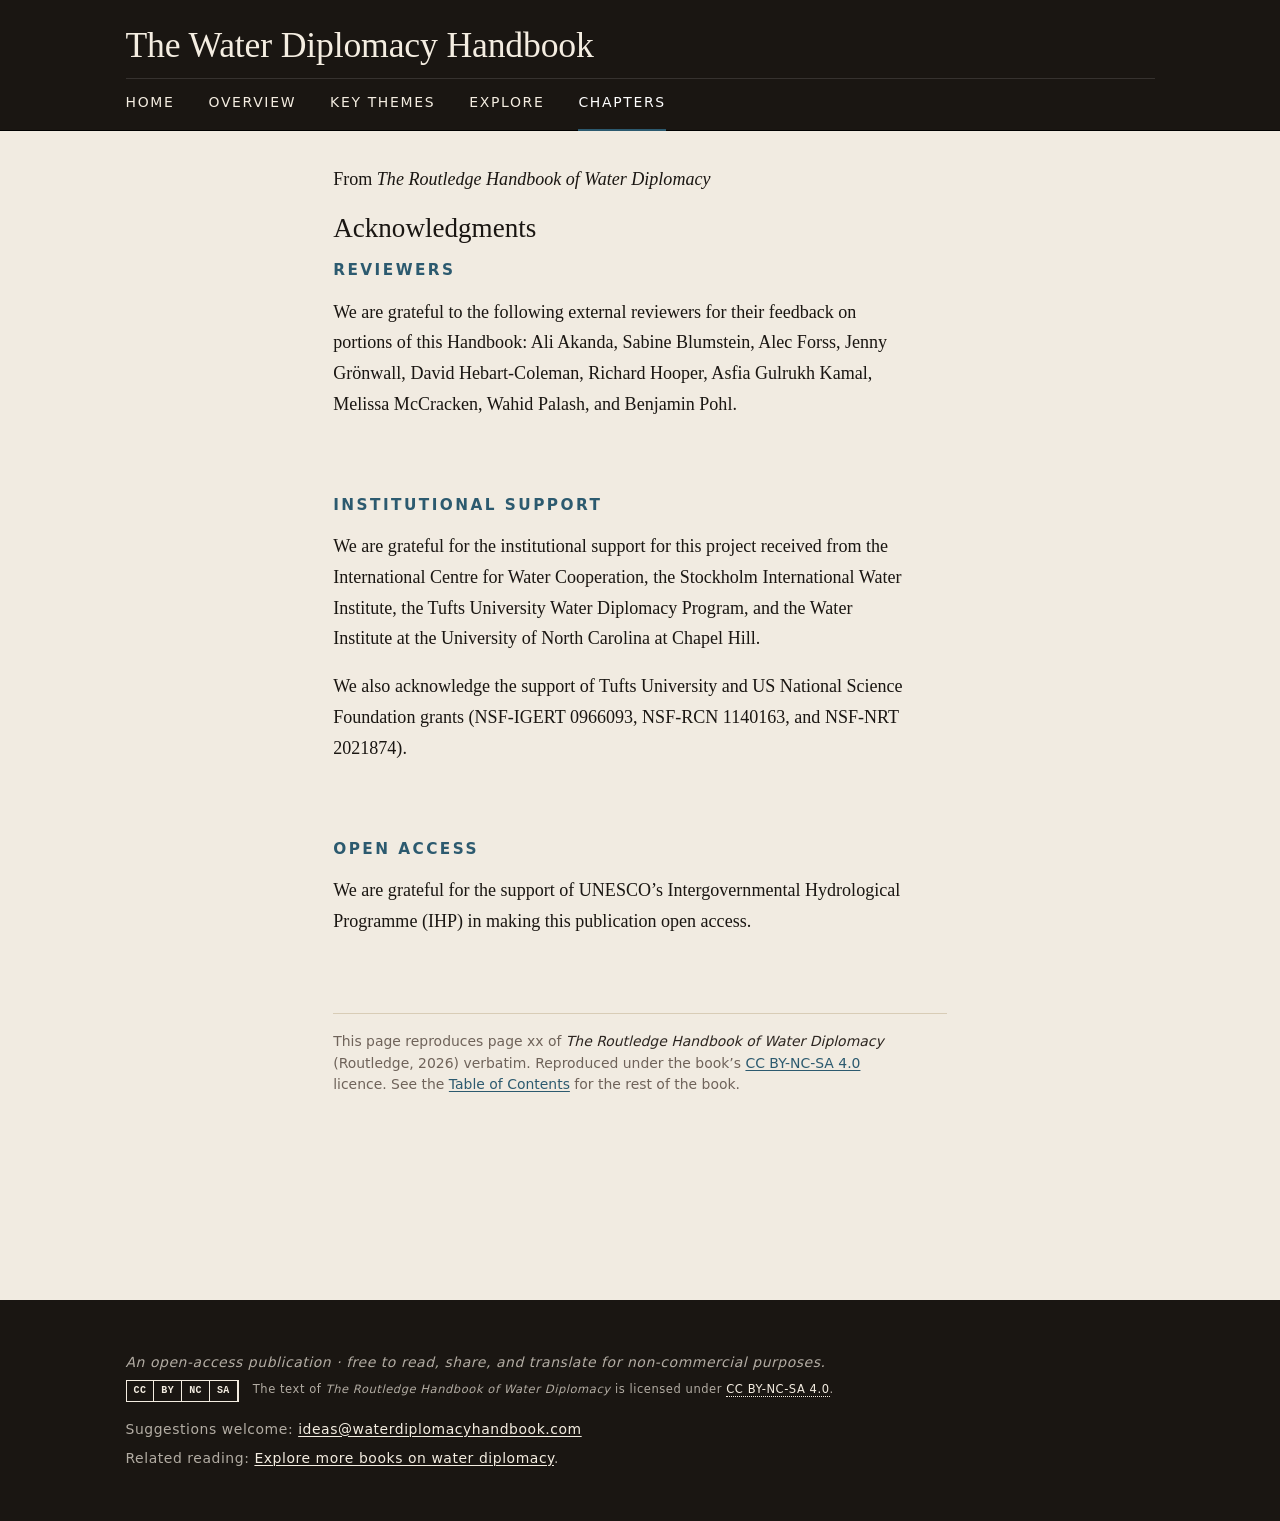
==== commit b0641f8c: "fix: add Handbook footer contact and related books links" ====
--- a/acknowledgments/index.html
+++ b/acknowledgments/index.html
@@ -16,12 +16,12 @@
 	<meta property="og:title" content="Acknowledgments – The Water Diplomacy Handbook">
 	<meta property="og:description" content="Acknowledgments page from The Routledge Handbook of Water Diplomacy.">
 	<meta property="og:url" content="https://waterdiplomacyhandbook.com/acknowledgments/">
-	<meta property="og:image" content="https://waterdiplomacyhandbook.com/assets/images/cover/cover-handbook.jpg">
+	<meta property="og:image" content="https://waterdiplomacyhandbook.com/assets/images/cover/cover-handbook-800.jpg">
 	<meta property="og:image:alt" content="Routledge Handbook of Water Diplomacy book cover">
 	<meta name="twitter:card" content="summary_large_image">
 	<meta name="twitter:title" content="Acknowledgments – The Water Diplomacy Handbook">
 	<meta name="twitter:description" content="Acknowledgments page from The Routledge Handbook of Water Diplomacy.">
-	<meta name="twitter:image" content="https://waterdiplomacyhandbook.com/assets/images/cover/cover-handbook.jpg">
+	<meta name="twitter:image" content="https://waterdiplomacyhandbook.com/assets/images/cover/cover-handbook-800.jpg">
 	<meta name="twitter:image:alt" content="Routledge Handbook of Water Diplomacy book cover">
 
 	<script type="application/ld+json">
@@ -34,8 +34,9 @@
 	"inLanguage": "en",
 	"isPartOf": {
 		"@type": "Book",
+		"@id": "https://waterdiplomacyhandbook.com/#book",
 		"name": "Routledge Handbook of Water Diplomacy",
-		"url": "https://waterdiplomacyhandbook.com/chapters/",
+		"url": "https://waterdiplomacyhandbook.com/",
 		"identifier": {
 			"@type": "PropertyValue",
 			"propertyID": "DOI",
@@ -61,7 +62,7 @@
 						<li><a href="../brief-overview/">Overview</a></li>
 						<li><a href="../key-themes/">Key Themes</a></li>
 						<li><a href="../explore/">Explore</a></li>
-						<li><a href="../chapters/" aria-current="page">Chapters</a></li>
+						<li><a href="../chapters/" aria-current="true">Chapters</a></li>
 					</ul>
 			</div>
 		</nav>
@@ -109,6 +110,8 @@
 				</a>
 				<span class="oa-text">The text of <em>The Routledge Handbook of Water Diplomacy</em> is licensed under <a href="https://creativecommons.org/licenses/by-nc-sa/4.0/deed.en" rel="license">CC&nbsp;BY-NC-SA&nbsp;4.0</a>.</span>
 			</p>
+			<p class="footer-contact">Suggestions welcome: <a href="mailto:ideas@waterdiplomacyhandbook.com">ideas@waterdiplomacyhandbook.com</a></p>
+			<p class="footer-related">Related reading: <a href="https://waterdiplomacybooks.com/">Explore more books on water diplomacy</a>.</p>
 		</div>
 	</footer>
 	<script src="../nav.js" defer></script>
--- a/styles.css
+++ b/styles.css
@@ -5,6 +5,8 @@
    =========================================================== */
 
 :root {
+	color-scheme: light;
+
 	/* Palette pulled from the cover --------------------------- */
 	--ink:       #1a1612;   /* warm black, the title-band black on the cover */
 	--ink-soft:  #2c2520;
@@ -119,7 +121,7 @@
 	margin-bottom: -1px;
 }
 .site-nav a:hover, .site-nav a:focus { color: #fff; }
-.site-nav a[aria-current="page"] {
+.site-nav a[aria-current="page"], .site-nav a[aria-current="true"] {
 	border-bottom-color: var(--accent);
 	color: #fff;
 }
@@ -313,6 +315,9 @@
 @media (min-width: 820px) {
 	.home-grid { grid-template-columns: minmax(280px, 380px) 1fr; gap: var(--s-8); }
 }
+@media (max-width: 819px) {
+	.home-grid figure { order: 2; }
+}
 .home-grid figure { margin: 0; }
 .home-grid figure picture,
 .home-grid figure img {
@@ -417,7 +422,6 @@
 	border-top: none;
 	padding-top: 0;
 }
-
 .cols {
 	display: grid;
 	grid-template-columns: 1fr;
@@ -510,6 +514,9 @@
 	column-gap: 0;
 	padding: var(--s-4) 0;
 }
+.themes-prose .theme-map li:last-child {
+	border-bottom: none;
+}
 .themes-prose .theme-map li > a {
 	grid-column: 2;
 	grid-row: 1;
@@ -569,6 +576,9 @@
 	margin-top: var(--s-7);
 	border-top: 1px solid var(--rule);
 	scroll-margin-top: var(--s-7);
+}
+.themes-prose .theme-map + .theme-section {
+	margin-top: 0;
 }
 .themes-prose .theme-number {
 	font-family: var(--sans);
@@ -994,6 +1004,7 @@
 .explore-prose .compass {
 	display: grid;
 	grid-template-columns: 1fr 1fr;
+	grid-template-rows: auto auto auto;
 	gap: 0;
 	border-top: 2px solid var(--ink);
 	position: relative;
@@ -1004,8 +1015,10 @@
 	border-bottom: 1px solid var(--rule);
 	min-width: 0;
 }
-.explore-prose .compass .quad.q-tl { border-right: 1px solid var(--rule); }
-.explore-prose .compass .quad.q-bl { border-right: 1px solid var(--rule); border-bottom: none; }
+.explore-prose .compass .quad.q-tl { grid-column: 1; grid-row: 1; border-right: 1px solid var(--rule); }
+.explore-prose .compass .quad.q-tr { grid-column: 2; grid-row: 1; }
+.explore-prose .compass .quad.q-bl { grid-column: 1; grid-row: 3; border-right: 1px solid var(--rule); border-bottom: none; }
+.explore-prose .compass .quad.q-br { grid-column: 2; grid-row: 3; }
 .explore-prose .compass .quad.q-br { border-bottom: none; }
 .explore-prose .compass .quad.within {
 	background: linear-gradient(135deg, rgba(44,90,111,.05) 0%, transparent 60%);
@@ -1061,12 +1074,17 @@
 }
 .explore-prose .compass .quad a:hover { color: var(--accent); border-bottom-color: currentColor; }
 .explore-prose .compass .center-tag {
-	position: absolute;
-	top: 50%; left: 50%;
-	transform: translate(-50%, -50%);
+	grid-column: 1 / -1;
+	grid-row: 2;
+	justify-self: center;
+	align-self: center;
+	transform: translateY(-50%);
+	position: relative;
+	z-index: 1;
 	background: var(--paper);
 	border: 1px solid var(--ink);
 	padding: 6px 12px;
+	margin: -1px 0 calc(-1 * var(--s-4));
 	font-family: var(--serif);
 	font-style: italic;
 	font-size: 1rem;
@@ -1230,6 +1248,8 @@
 }
 .site-footer p { margin: 0; max-width: none; color: rgba(244,237,225,.7); }
 .site-footer a { color: var(--on-ink); }
+.site-footer .footer-contact { margin-top: 16px; overflow-wrap: anywhere; }
+.site-footer .footer-related { margin-top: 6px; }
 
 /* --- Mobile tweaks --------------------------------------- */
 @media (max-width: 640px) {
@@ -1280,7 +1300,7 @@
 	.site-nav li { border-top: 1px solid rgba(255,255,255,.12); }
 	.site-nav li:first-child { border-top: none; }
 	.site-nav a { display: block; padding: var(--s-3) 0; border-bottom: none; }
-	.site-nav a[aria-current="page"] {
+	.site-nav a[aria-current="page"], .site-nav a[aria-current="true"] {
 		border-bottom: none;
 		border-left: 3px solid var(--accent);
 		padding-left: var(--s-3);
